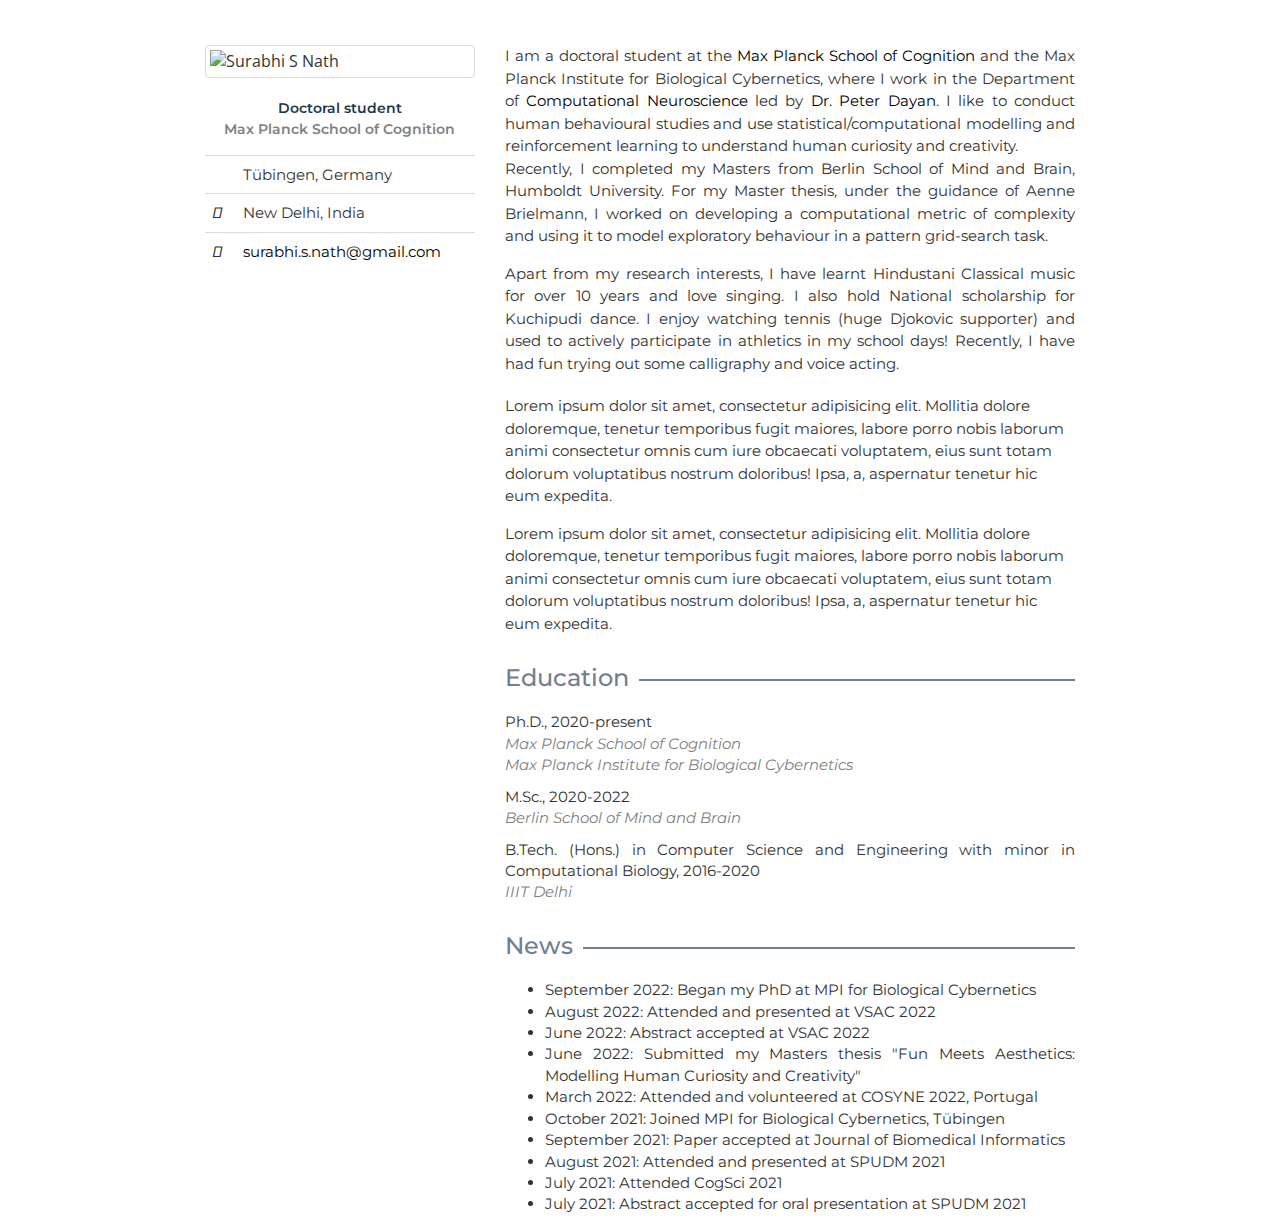
==== index.html @ 62a6c777 "Update index.html" ====
<!DOCTYPE html>
<html lang="en">

<head>
  <!-- Metadata for the Webpage -->
  <meta charset="utf-8">
  <meta http-equiv="X-UA-Compatible" content="IE=edge">
  <meta name="viewport" content="width=device-width, initial-scale=1">
  <meta http-equiv="Content-Security-Policy" 
         content="default-src *; 
                  style-src * 'self' 'unsafe-inline' 'unsafe-eval'; 
                  script-src * 'self' 'unsafe-inline' 'unsafe-eval';">
  <title>Surabhi S Nath</title>

  <!-- Favicons -- We recommend this site for generating favicons: https://www.favicon-generator.org/ -->
  <link rel="apple-touch-icon" sizes="57x57" href="favicons/brain_57x57.png">
  <link rel="apple-touch-icon" sizes="60x60" href="favicons/brain_60x60.png">
  <link rel="apple-touch-icon" sizes="72x72" href="favicons/brain_72x72.png">
  <link rel="apple-touch-icon" sizes="76x76" href="favicons/brain_76x76.png">
  <link rel="apple-touch-icon" sizes="114x114" href="favicons/brain_114x114.png">
  <link rel="apple-touch-icon" sizes="120x120" href="favicons/brain_120x120.png">
  <link rel="apple-touch-icon" sizes="144x144" href="favicons/brain_144x144.png">
  <link rel="apple-touch-icon" sizes="152x152" href="favicons/brain_152x152.png">
  <link rel="apple-touch-icon" sizes="180x180" href="favicons/brain_180x180.png">
  <link rel="icon" type="image/png" sizes="192x192"  href="favicons/brain_192x192.png">
  <link rel="icon" type="image/png" sizes="32x32" href="favicons/brain_32x32.png">
  <link rel="icon" type="image/png" sizes="96x96" href="favicons/brain_96x96.png">
  <!-- <meta name="msapplication-config" content="favicons/browserconfig.xml" /> -->
  <meta name="msapplication-square70x70logo" content="favicons/brain_70x70.png" />
  <meta name="msapplication-square150x150logo" content="favicons/brain_150x150.png" />
  <meta name="msapplication-wide310x150logo" content="favicons/brain_310x150.png" />
  <meta name="msapplication-square310x310logo" content="favicons/brain_310x310.png" />
  <!-- <meta name="msapplication-TileColor" content="#ffffff"> -->
  <meta name="application-name" content="Surabhi S Nath" />
  <!-- <meta name="msapplication-TileImage" content="favicons/brain_152x152.png"> -->
  <!-- <meta name="theme-color" content="#ffffff"> -->
  <meta name="viewport" content="width=device-width, initial-scale=1">
  <link rel="stylesheet" href="https://cdnjs.cloudflare.com/ajax/libs/font-awesome/4.7.0/css/font-awesome.min.css">
  <meta name="viewport" content="width=device-width, initial-scale=1">
  <link rel="stylesheet" href="https://cdnjs.cloudflare.com/ajax/libs/font-awesome/4.7.0/css/font-awesome.min.css">

  <!-- Bootstrap CSS files-->
  <link rel="stylesheet" href="https://stackpath.bootstrapcdn.com/bootstrap/3.4.1/css/bootstrap.min.css" integrity="sha384-HSMxcRTRxnN+Bdg0JdbxYKrThecOKuH5zCYotlSAcp1+c8xmyTe9GYg1l9a69psu" crossorigin="anonymous">

  <!-- jQuery UI CSS (optional) -->
  <link rel="stylesheet" href="https://ajax.googleapis.com/ajax/libs/jqueryui/1.12.1/themes/smoothness/jquery-ui.css">

  <!-- Google web fonts -->
  <link href="https://fonts.googleapis.com/css?family=Open+Sans:300,400,400i,600,700" rel="stylesheet">
  <link href="https://fonts.googleapis.com/css?family=Montserrat:400,400i,500,500i,600" rel="stylesheet">

  <!-- Font Awesome Web Icons -->
  <link rel="stylesheet" href="https://use.fontawesome.com/releases/v5.8.1/css/all.css" integrity="sha384-50oBUHEmvpQ+1lW4y57PTFmhCaXp0ML5d60M1M7uH2+nqUivzIebhndOJK28anvf" crossorigin="anonymous">

  <!-- Academicons Courtesy of https://jpswalsh.github.io/academicons/ -->
  <link rel="stylesheet" href="https://cdn.rawgit.com/jpswalsh/academicons/master/css/academicons.min.css">

  <!-- Local styles -->
  <link rel="stylesheet" href="css/main.css">
  
  <!--
  <style>
    ul {
    list-style: none;
    padding-left: 0;
    line-width:50%;
    padding:7px;
    }
  </style>
  -->

</head>

<body>
  <!-- <script type="text/javascript" id="clustrmaps" src="//clustrmaps.com/map_v2.js?d=ADiHwFZRRPByqXcR1ddjIVB6Jmi3Z11FB8bflR7C82Y&cl=ffffff&w=a"></script> -->
  <!-- navbar include -->
  <div w3-include-html="navbar.html"></div>

  <div class="spacer-div-3 hidden-xs hidden-xs"></div>

  <!-- Main content    -->
  <div id="main-container" class="container">

    <div class="row">
      <div class="col-sm-4">
        <img class="center-block img img-responsive img-thumbnail" src="img/sur.JPG" alt="Surabhi S Nath">

        <p id="title">Doctoral student<br>
          <span id="program">Max Planck School of Cognition</span>
        </p>
        
        <!--      
        <div class="row">
        -->
        <!-- Social professional networking icons -->
        <!--
        <ul class="social-icons pull-left">
          <li><a href="mailto:surabhi.s.nath@gmail.com" target="_blank"><i class="fa fa-envelope fa-2x"></i></a></li>
          <li><a href="https://twitter.com/surabhisnath" target="_blank"><i class="fab fa-twitter fa-2x"></i></a></li>
          <li><a href="https://github.com/surabhisnath" target="_blank"><i class="fab fa-github fa-2x"></i></a></li>
          <li><a href="https://scholar.google.com/citations?user=NFwaRUcAAAAJ&hl=en" target="_blank"><i class="ai ai-google-scholar-square ai-2x"></i></a></li>
          <li><a href="https://www.linkedin.com/in/surabhisnath/" target="_blank"><i class="fab fa-linkedin fa-2x"></i></a></li>
          <li><a href="https://www.researchgate.net/profile/Surabhi_Nath" target="_blank"><i class="fab fa-researchgate fa-2x"></i></a></li>
        </ul>
        </div>
        -->

        <table class="table" id="contact-table">
          <tbody>
            <tr>
              <td><i class="fas fa-map-marker-alt"></i></td>
              <td>Tübingen, Germany</td>
            </tr>
            <tr>
              <td style="width:30px"><i class="fas fa-home"></i></td>
              <td>New Delhi, India</td>
            </tr>
            <tr>
              <td><i class="fas fa-at"></i></td>
              <td><a href="mailto:surabhi.s.nath@gmail.com">surabhi.s.nath@gmail.com</a></td>
            </tr>
            
            <!-- <tr>
              <td><i class="fab fa-skype"></i></td>
              <td><a href="skype:surabhisnath">surabhisnath@hotmail.com</a></td>
            </tr> -->
          </tbody>
        </table>

      </div>
      <div class="col-sm-8">

        <p align="justify">I am a doctoral student at the <a href="https://www.maxplanckschools.de/en/cognition" target="_blank">Max Planck School of Cognition</a> and the Max Planck Institute for Biological Cybernetics, where I work in the Department of <a href="https://www.kyb.tuebingen.mpg.de/computational-neuroscience" target="_blank">Computational Neuroscience</a> led by <a href="https://www.mpg.de/12309370/biologische-kybernetik-dayan-peter" target="_blank">Dr. Peter Dayan</a>. I like to conduct human behavioural studies and use statistical/computational modelling and reinforcement learning to understand human curiosity and creativity. 
        <br>
        Recently, I completed my Masters from Berlin School of Mind and Brain, Humboldt University. For my Master thesis, under the guidance of Aenne Brielmann, I worked on developing a computational metric of complexity and using it to model exploratory behaviour in a pattern grid-search task.</p>
        <p align="justify">Apart from my research interests, I have learnt Hindustani Classical music for over 10 years and love singing. I also hold National scholarship for Kuchipudi dance. I enjoy watching tennis (huge Djokovic supporter) and used to actively participate in athletics in my school days! Recently, I have had fun trying out some calligraphy and voice acting.

        <div id="read-more">

          <p class="push-down-2">Lorem ipsum dolor sit amet, consectetur adipisicing elit. Mollitia dolore doloremque, tenetur temporibus fugit maiores, labore porro nobis laborum animi consectetur omnis cum iure obcaecati voluptatem, eius sunt totam dolorum voluptatibus nostrum doloribus! Ipsa, a, aspernatur tenetur hic eum expedita.</p>

          <p>Lorem ipsum dolor sit amet, consectetur adipisicing elit. Mollitia dolore doloremque, tenetur temporibus fugit maiores, labore porro nobis laborum animi consectetur omnis cum iure obcaecati voluptatem, eius sunt totam dolorum voluptatibus nostrum doloribus! Ipsa, a, aspernatur tenetur hic eum expedita.</p>

        </div>
        <!-- .read-more -->


        <!-- If you don't want a 'read more' section, simple delete the entire span class below -->
        <!-- <span class="badge" id="badge-more">more</span> -->


        <h3 class="push-down-3"><span>Education</span></h3>

        <ul id="education">
          
          <li align="justify">
            Ph.D., 2020-present<br>
            <span class="university"><em>Max Planck School of Cognition</em></span><br>
            <span class="university"><em>Max Planck Institute for Biological Cybernetics</em></span>
          </li>
          <li align="justify">
            M.Sc., 2020-2022<br>
            <span class="university"><em>Berlin School of Mind and Brain</em></span>
          </li>
          <li align="justify">
            B.Tech. (Hons.) in Computer Science and Engineering with minor in Computational Biology, 2016-2020<br>
            <span class="university"><em>IIIT Delhi</em></span>
          </li>

        </ul>
        
        <h3 class="push-down-3"><span>News</span></h3>
        
        <ul id="news">
          <li align="justify">
            September 2022: Began my PhD at MPI for Biological Cybernetics<br>
          </li>
          <li align="justify">
            August 2022: Attended and presented at VSAC 2022<br>
          </li>
          <li align="justify">
            June 2022: Abstract accepted at VSAC 2022<br>
          </li>
          <li align="justify">
            June 2022: Submitted my Masters thesis "Fun Meets Aesthetics: Modelling Human Curiosity and Creativity"<br>
          </li>
          <li align="justify">
            March 2022: Attended and volunteered at COSYNE 2022, Portugal<br>
          </li>
          <li align="justify">
            October 2021: Joined MPI for Biological Cybernetics, Tübingen<br>
          </li>
          <li align="justify">
            September 2021: Paper accepted at Journal of Biomedical Informatics<br>
          </li>
          <li align="justify">
            August 2021: Attended and presented at SPUDM 2021<br>
          </li>
          <li align="justify">
            July 2021: Attended CogSci 2021<br>  
          </li>
          <li align="justify">
            July 2021: Abstract accepted for oral presentation at SPUDM 2021<br>
          </li>
        </ul>

      </div>
    </div>

  </div>

  <!-- Back-to-top button -->
  <a role="button" id="topper" data-toggle="tooltip" data-placement="top" title="Top" class="btn scroll-link" href="#top"><i class="fa fa-fw fa-2x fa-caret-up" aria-hidden="true"></i></a>


  <!-- footer include -->
  <div w3-include-html="footer.html"></div>

  <!-- jQuery -->
  <script src="https://cdnjs.cloudflare.com/ajax/libs/jquery/3.3.1/jquery.min.js"></script>

  <!-- Bootstrap JS Library -->
  <script src="https://stackpath.bootstrapcdn.com/bootstrap/3.4.1/js/bootstrap.min.js" integrity="sha384-aJ21OjlMXNL5UyIl/XNwTMqvzeRMZH2w8c5cRVpzpU8Y5bApTppSuUkhZXN0VxHd" crossorigin="anonymous"></script>

  <!-- html file include script | used for navbar and footer -->
  <script src="js/w3data.js"></script>
  <script>
    w3IncludeHTML()
  </script>

  <!-- Local scripts -->
  <script src="js/main.js"></script>

  <script>
    $(document).ready(function() {
      $("li#about a").addClass("active");
      $("li#about a").addClass("hvr-bubble-bottom");
    });
  </script>

</body>

</html>
---- css/main.css ----
/* Global page and element settings ----------------------------------------------------- */
body {
  font-size: 16px;
  font-family: "Open Sans", Arial, sans-serif;
  background: #FFFFFF;
}

/* Colors */
.dark-blue {
  color: #20364c !important;
}

#badge-more {
  background-color: #1585cf;
  color: white;
  cursor: pointer;
}

/* Font style */
.montserrat {
  font-family: "Montserrat", Helvetica, sans-serif !important;
}

/* Degree area -------------------------------------------------------------------- */
#education {
  list-style-type: none;
  padding-left: 0;
}

#education li {
  margin-bottom: 1rem;
}

.university {
  color: gray;
}

/* Typography */
h1, h2, h3, h4, h5, h6 {
  font-family: "Montserrat", Helvetica, sans-serif;
  color: #20364c;
  font-weight: 500;
}

h1 {
  margin-bottom: 4rem;
}

h2, h3 {
  margin: 0 0 2rem !important;
  color: slategray;
}

h4 {
  text-transform: uppercase;
}

h4, h5, h6 {
  color: slategray !important;
}

.panel-heading h5 {
  font-style: italic;
  font-weight: 500;
  color: #1585cf !important;
}

#projects .panel-heading h5 {
  font-weight: 500;
  color: darkslategray !important;
}

p, table, tr, td, ul, li, blockquote, nav, a, footer, dl, dt, dd {
  font-size: 1.5rem;
  font-family: "Montserrat", Helvetica, sans-serif;
  font-weight: 400;
}

dt {
  font-weight: 600;
}

blockquote {
  border-left-color: slategray;
  color: slategray;
}

blockquote blockquote {
  border-left: none;
  margin: 1.5rem;
  font-style: italic;
}

cite {
  font-size: 1.5rem !important;
  display: block;
  margin-top: 1rem;
}

p {
  line-height: 1.5;
  margin-bottom: 1.5rem;
}

blockquote footer {
  margin-top: 1.5rem;
  margin-left: 2rem;
  text-indent: -1.8rem;
}

.publications {
  list-style-type: none;
  padding-left: 2.5rem;
}

.publications li {
  margin-left: 2rem;
  text-indent: -2.5rem;
  ;
}

/* Links */
#main-container a {
  color: #000000;
/*   font-weight: 500; */
}

#main-container a:hover {
  color: #000000;
/*   border-bottom: 1px dashed #1585cf; */
  text-decoration: none;
  padding-bottom: 2px;
}

/* Contact info area, index.html page ------------------------------------------------- */
#title {
  color: #20364c;
  margin-top: 2rem;
  font-weight: 600;
  font-size: 1.4rem;
  text-align: center;
}

#program {
  color: gray;
  text-align: center;
}

iframe {
  padding: 3px;
  border: 1px solid lightgray;
}

/* Format the nav  ---------------------------------------------------------- */
nav {
  padding-top: 1rem;
  padding-bottom: 2rem;
}

.navbar-default .navbar-nav>li>a {
  color: #20364c;
  font-weight: 500;
}

.nav .montserrat:hover,
.nav .montserrat:focus-within,
.nav .montserrat:focus,
.navbar-inverse .navbar-nav>li>a:hover,
.navbar-inverse .navbar-nav>li>a:focus-within,
.navbar-inverse .navbar-nav>li>a:focus {
  background: white !important;
  border-radius: 1px;
  color: #20364c !important;
}

.navbar-default .navbar-nav>li>a:active {
  background: white !important;
}

@media only screen and (min-width: 768px) {
  .navbar-default .navbar-nav>.open>a {
    background: white !important;
    border-right: 1px solid lightgray;
    border-top: 1px solid lightgray;
    border-left: 1px solid lightgray;
  }

  /* hover effects */
  /* Bubble Bottom */
  .hvr-bubble-bottom {
    display: inline-block;
    vertical-align: bottom;
    -webkit-transform: perspective(1px) translateZ(0);
    transform: perspective(1px) translateZ(0);
    box-shadow: none /*0 0 1px rgba(0, 0, 0, 0); */
    position: relative;
  }

  .hvr-bubble-bottom:before {
    pointer-events: none;
    position: absolute;
    z-index: -1;
    content: '';
    border-style: solid;
    -webkit-transition-duration: 0.3s;
    transition-duration: 0.3s;
    -webkit-transition-property: transform;
    transition-property: transform;
    left: calc(50% - 10px);
    bottom: 0;
    border-width: 10px 10px 0 10px;
    border-color: white transparent transparent transparent;
  }

  .hvr-bubble-bottom:hover:before, .hvr-bubble-bottom:focus:before, .hvr-bubble-bottom:active:before {
    -webkit-transform: translateY(10px);
    transform: translateY(10px);
  }
}

@media (max-width: 767px) {
  .navbar-inverse .navbar-nav .open .dropdown-menu>li>a:hover {
    color: darkslategray !important;
  }
}

.navbar-inverse {
  background: #20364c;
}

.navbar-brand {
  font-size: 2.15rem !important;
  font-weight: 500;
  color: white !important;
}

/* Navbar link size */
.navbar-default .navbar-nav>li>a {
  font-size: 1.5rem !important;
}

.navbar-inverse .navbar-nav>li>a {
  color: white;
}

.navbar {
  border-radius: 0;
}

.active {
  /* background: white; */
  border-radius: 2px;
}

.navbar .dropdown-menu {
  margin-right: -1px;
}

/* Utility classes for positioning content ----------------------------------- */
.padding-left-1 {
  padding-left: 1rem !important;
}

.padding-left-2 {
  padding-left: 2rem !important;
}

.push-down-1 {
  margin-top: 1rem !important;
}

.push-down-2 {
  margin-top: 2rem !important;
}

.push-down-3 {
  margin-top: 3rem !important;
}

.push-down-4 {
  margin-top: 4rem !important;
}

.pull-up-1 {
  margin-top: -1rem !important;
}

.pull-up-2 {
  margin-top: -1rem !important;
}

.pull-up-3 {
  margin-top: -1rem !important;
}

.spacer-div-3 {
  height: 45px !important;
}

#link-to-docs,
#link-to-teaching-philosophy {
  color: #1585cf;
}

#link-to-docs:hover,
#link-to-docs:active,
#link-to-docs:visited,
#link-to-docs:focus {
  border: 1px solid #1585cf !important;
  padding-bottom: 6px !important;
  background: transparent !important;
}

/* Setting Lines after headers */
h3 {
  position: relative;
}

h3 span {
  background-color: white;
  padding-right: 10px;
}

h3:after {
  content: "";
  position: absolute;
  bottom: 0;
  left: 0;
  right: 0;
  height: 0.5em;
  border-top: 2px solid slategray;
  z-index: -1;
}

/* Format the footer ---------------------------------------------------------- */
footer {
  padding-bottom: 2rem;
}

/* Format the social-professional network icons ------------------------------ */
.social-icons {
  list-style-type: none;
}

.social-icons li {
  padding-left: 0.8rem;
  display: inline-block;
}

.social-icons li a {
  color: #1585cf;
}

.social-icons li a:hover {
  opacity: .8;
  text-decoration: none !important;
}

/* Projects page --------------------------------------------------------- */
/* #projects .panel {
  margin-left: 2rem;
} */

#projects .panel-default {
  border-radius: 3px;
}

#projects .panel-default {
  border-radius: 3px;
}

#projects .panel-heading {
  border-bottom: none;
  
}

#projects .panel-heading,
#projects .panel-footer {
  text-align: center;
  background: #F6F7FB;
  padding: 2rem;
  font-weight: 500;
}

#projects .panel-footer {
  border-top: none;
  height: 80px;
  font-weight: 500;
}

#projects .panel-heading h5 {
  color: black;
  font-style: normal;
  font-weight: 500;
  font-size: 1.75rem;
}

.panel-default .panel-heading a:hover {
  padding-bottom: 0px !important;
}

/* All Links panels ---------------------------------------------- */
#links .panel-default {
  border-radius: 0;
  padding: 0;
  border: none;
  box-shadow: none;
}

#links .panel-heading {
  border-bottom: none;
}

#links img {
  margin-right: 3rem;
  margin-bottom: 2rem;
  width: 100px;
  padding: 3px;
  border: 1px solid silver;
}

/* Lists ------------------------------------------------------------- */
/* Add bottom margin to the description lists */
dd {
  margin-bottom: 1rem;
}

/* Set the anchor element to display block */
.list-group li a {
  display: block;
}

/* Narrow the viewport ----------------------------------------------- */
/* Customize container */
@media only screen and (min-width: 767px) {
  .container {
    max-width: 730px;
  }
}

/* Responsive: Portrait tablets and up */
@media only screen and (min-width: 768px) {

  /* Remove the padding we set earlier */
  .container {
    max-width: 900px;
  }
}

/* Accordion panels ----------------------------------------------------- */
/* plus glyph for showing collapsible panels */
.panel-heading .accordion-plus-toggle:before {
  font-family: "Font Awesome 5 Free";
  font-weight: 900;
  content: "\f068";
  float: right;
  color: silver;
}

.panel-heading .accordion-plus-toggle.collapsed:before {
  content: "\f067";
  color: silver;
  font-family: "Font Awesome 5 Free";
  font-weight: 900;
}

/* arrow glyph for showing collapsible panels */
.panel-heading .accordion-arrow-toggle:before {
  font-family: "Font Awesome 5 Free";
  font-weight: 900;
  content: "\f078";
  float: right;
  color: silver;
}

.panel-heading .accordion-arrow-toggle.collapsed:before {
  font-family: "Font Awesome 5 Free";
  font-weight: 900;
  content: "\f054";
  color: silver;
}

/* sets the link to the width of the entire panel title */
.panel-title>a {
  display: block;
}

/* Back to top button */

/* Back to top button ----------------------------------------------------- */
#topper {
  display: none;
  position: fixed;
  bottom: 300px;
  right: 0px;
  z-index: 99;
  border: none;
  outline: none;
  background-color: #1585cf;
  color: white;
  padding: 12px 6px 12px 6px;
  border-radius: 4px 0 0 4px;
  cursor: pointer;
  font-size: 1.6rem;
}

#topper:hover {
  background-color: #1585cf;
  opacity: .8;
}
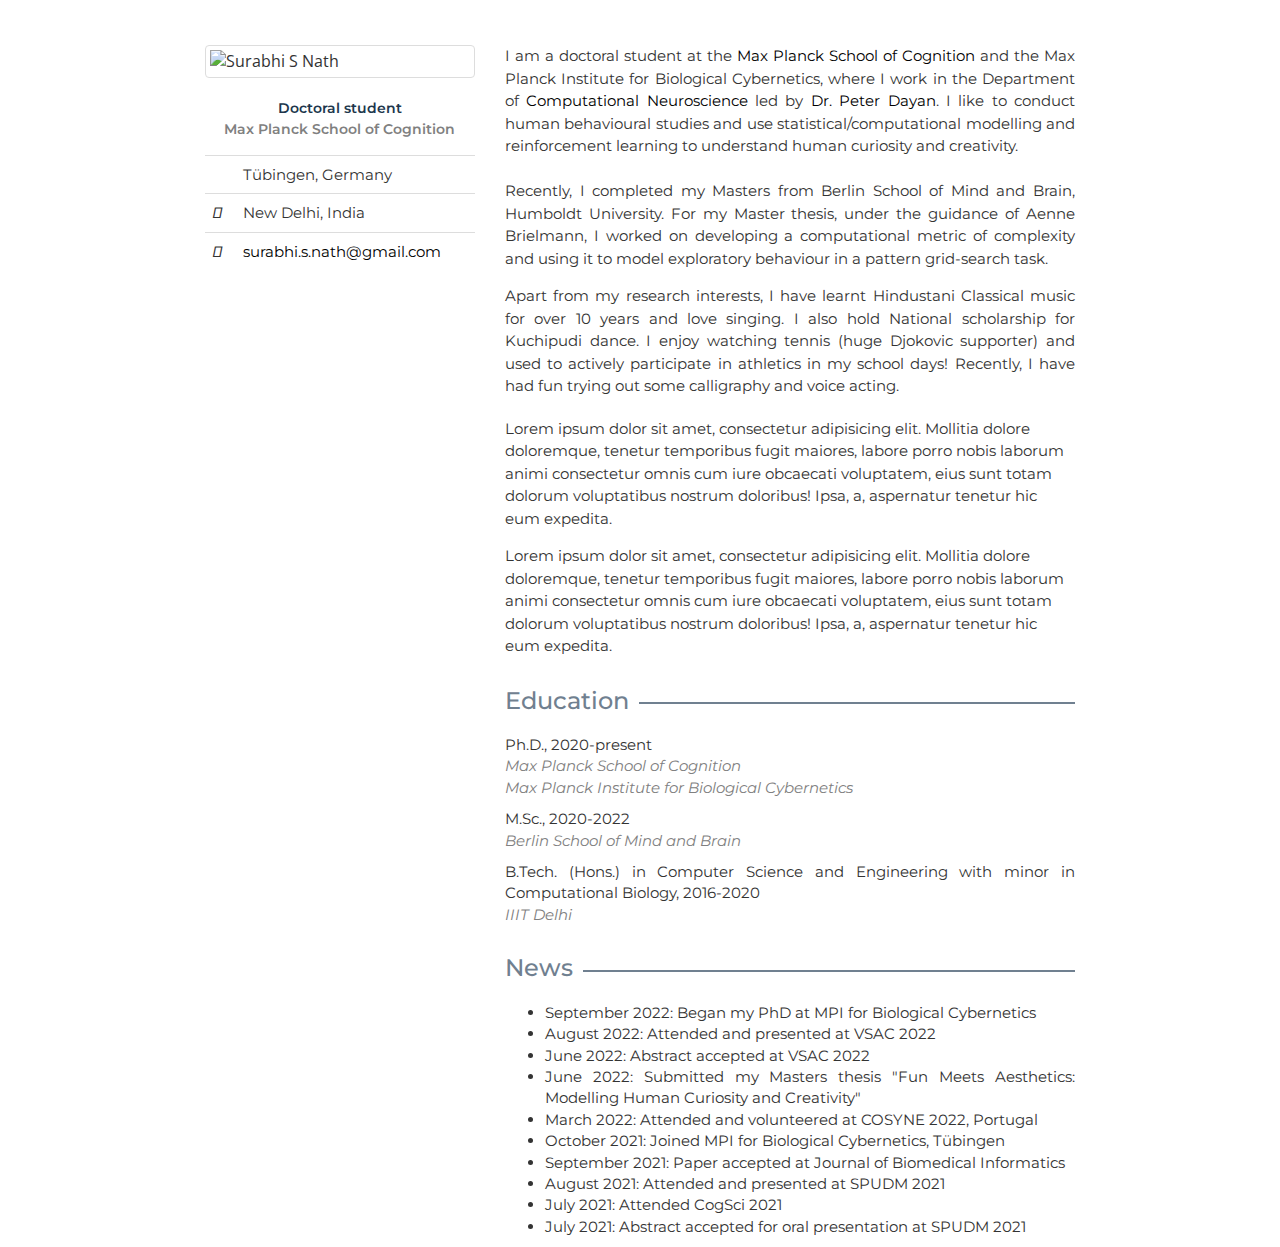
==== commit c088057d: "Update index.html" ====
--- a/index.html
+++ b/index.html
@@ -131,7 +131,7 @@
       <div class="col-sm-8">
 
         <p align="justify">I am a doctoral student at the <a href="https://www.maxplanckschools.de/en/cognition" target="_blank">Max Planck School of Cognition</a> and the Max Planck Institute for Biological Cybernetics, where I work in the Department of <a href="https://www.kyb.tuebingen.mpg.de/computational-neuroscience" target="_blank">Computational Neuroscience</a> led by <a href="https://www.mpg.de/12309370/biologische-kybernetik-dayan-peter" target="_blank">Dr. Peter Dayan</a>. I like to conduct human behavioural studies and use statistical/computational modelling and reinforcement learning to understand human curiosity and creativity. 
-        <br>
+        <br><br>
         Recently, I completed my Masters from Berlin School of Mind and Brain, Humboldt University. For my Master thesis, under the guidance of Aenne Brielmann, I worked on developing a computational metric of complexity and using it to model exploratory behaviour in a pattern grid-search task.</p>
         <p align="justify">Apart from my research interests, I have learnt Hindustani Classical music for over 10 years and love singing. I also hold National scholarship for Kuchipudi dance. I enjoy watching tennis (huge Djokovic supporter) and used to actively participate in athletics in my school days! Recently, I have had fun trying out some calligraphy and voice acting.
 
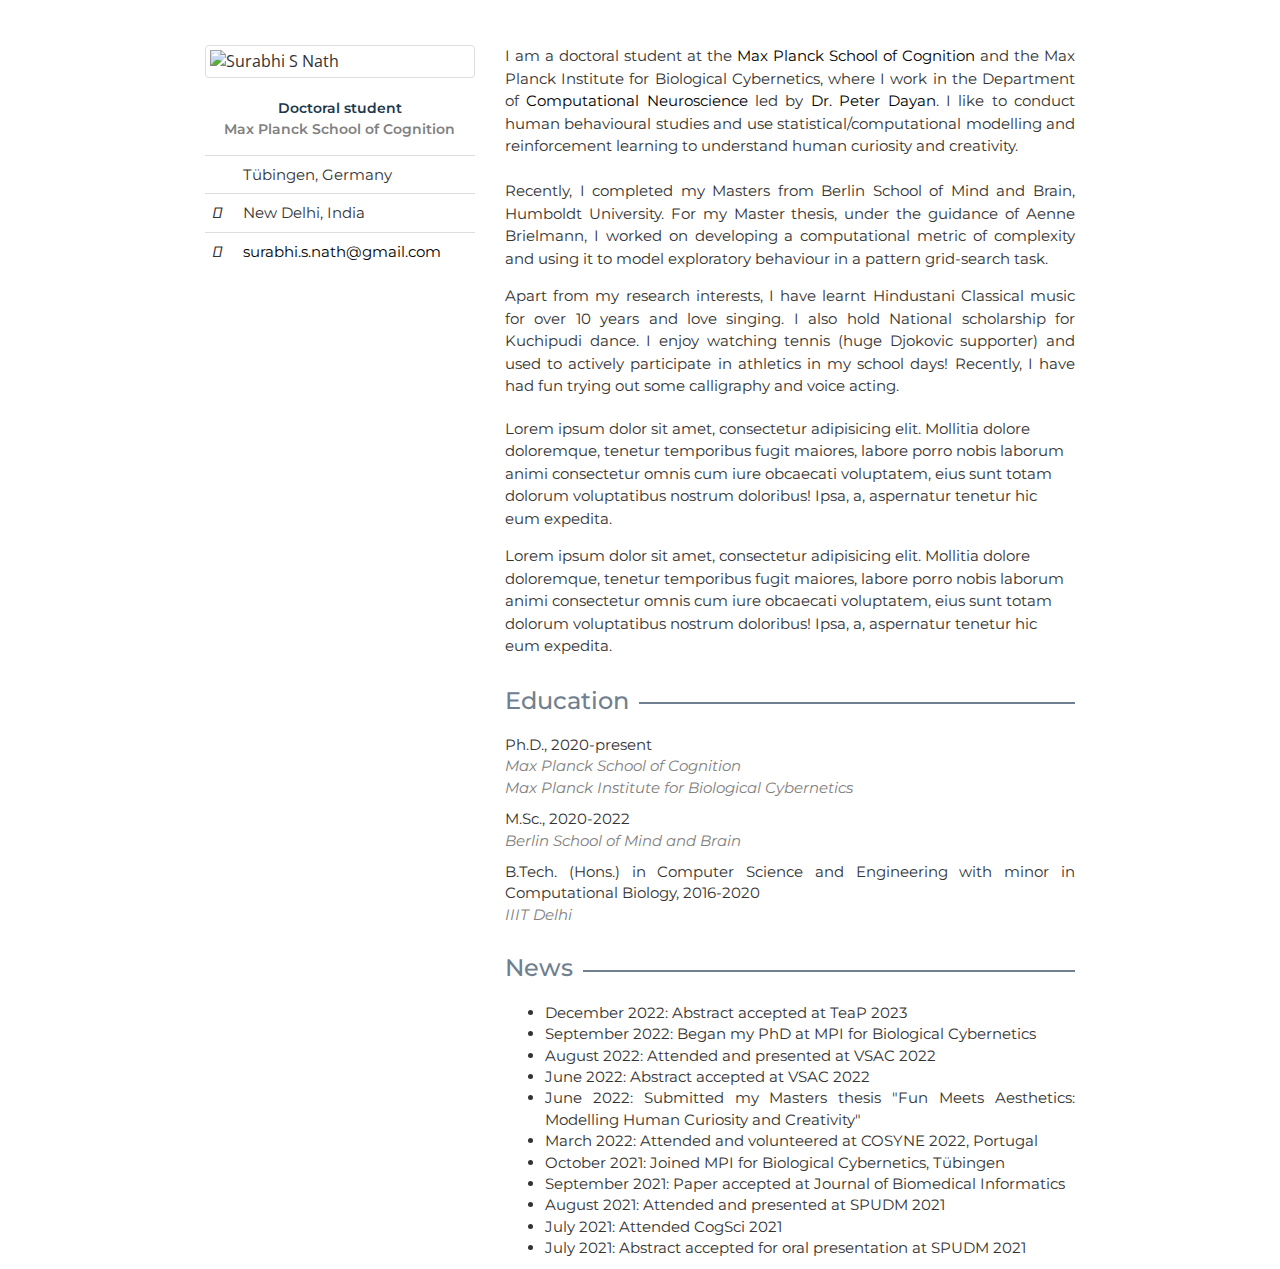
==== commit 5f4009d5: "Update index.html" ====
--- a/index.html
+++ b/index.html
@@ -173,6 +173,9 @@
         
         <ul id="news">
           <li align="justify">
+            December 2022: Abstract accepted at TeaP 2023<br>
+          </li>
+          <li align="justify">
             September 2022: Began my PhD at MPI for Biological Cybernetics<br>
           </li>
           <li align="justify">
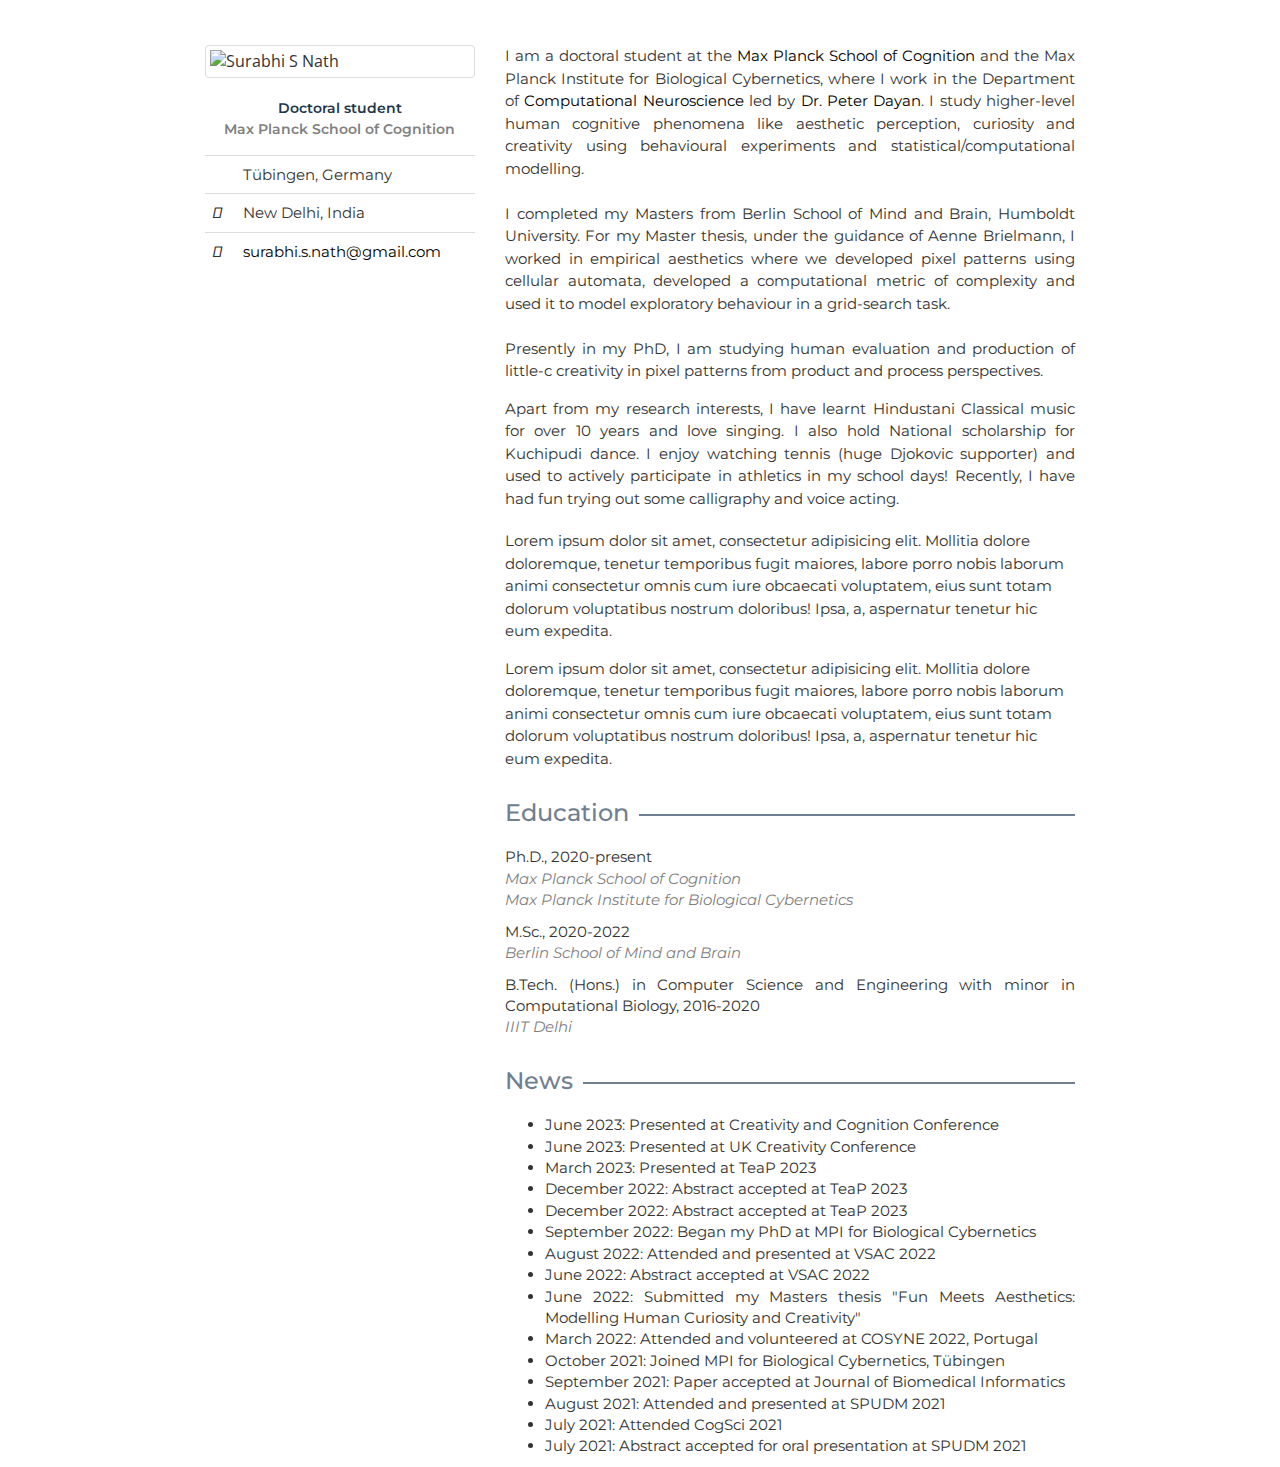
==== commit 8af255af: "Update index.html" ====
--- a/index.html
+++ b/index.html
@@ -130,9 +130,9 @@
       </div>
       <div class="col-sm-8">
 
-        <p align="justify">I am a doctoral student at the <a href="https://www.maxplanckschools.de/en/cognition" target="_blank">Max Planck School of Cognition</a> and the Max Planck Institute for Biological Cybernetics, where I work in the Department of <a href="https://www.kyb.tuebingen.mpg.de/computational-neuroscience" target="_blank">Computational Neuroscience</a> led by <a href="https://www.mpg.de/12309370/biologische-kybernetik-dayan-peter" target="_blank">Dr. Peter Dayan</a>. I like to conduct human behavioural studies and use statistical/computational modelling and reinforcement learning to understand human curiosity and creativity. 
+        <p align="justify">I am a doctoral student at the <a href="https://www.maxplanckschools.de/en/cognition" target="_blank">Max Planck School of Cognition</a> and the Max Planck Institute for Biological Cybernetics, where I work in the Department of <a href="https://www.kyb.tuebingen.mpg.de/computational-neuroscience" target="_blank">Computational Neuroscience</a> led by <a href="https://www.mpg.de/12309370/biologische-kybernetik-dayan-peter" target="_blank">Dr. Peter Dayan</a>. I study higher-level human cognitive phenomena like aesthetic perception, curiosity and creativity using behavioural experiments and statistical/computational modelling. 
         <br><br>
-        Recently, I completed my Masters from Berlin School of Mind and Brain, Humboldt University. For my Master thesis, under the guidance of Aenne Brielmann, I worked on developing a computational metric of complexity and using it to model exploratory behaviour in a pattern grid-search task.</p>
+        I completed my Masters from Berlin School of Mind and Brain, Humboldt University. For my Master thesis, under the guidance of Aenne Brielmann, I worked in empirical aesthetics where we developed pixel patterns using cellular automata, developed a computational metric of complexity and used it to model exploratory behaviour in a grid-search task.<br><br>Presently in my PhD, I am studying human evaluation and production of little-c creativity in pixel patterns from product and process perspectives.</p>
         <p align="justify">Apart from my research interests, I have learnt Hindustani Classical music for over 10 years and love singing. I also hold National scholarship for Kuchipudi dance. I enjoy watching tennis (huge Djokovic supporter) and used to actively participate in athletics in my school days! Recently, I have had fun trying out some calligraphy and voice acting.
 
         <div id="read-more">
@@ -172,6 +172,18 @@
         <h3 class="push-down-3"><span>News</span></h3>
         
         <ul id="news">
+          <li align="justify">
+            June 2023: Presented at Creativity and Cognition Conference<br>
+          </li>
+          <li align="justify">
+            June 2023: Presented at UK Creativity Conference<br>
+          </li>
+          <li align="justify">
+            March 2023: Presented at TeaP 2023<br>
+          </li>
+          <li align="justify">
+            December 2022: Abstract accepted at TeaP 2023<br>
+          </li>
           <li align="justify">
             December 2022: Abstract accepted at TeaP 2023<br>
           </li>
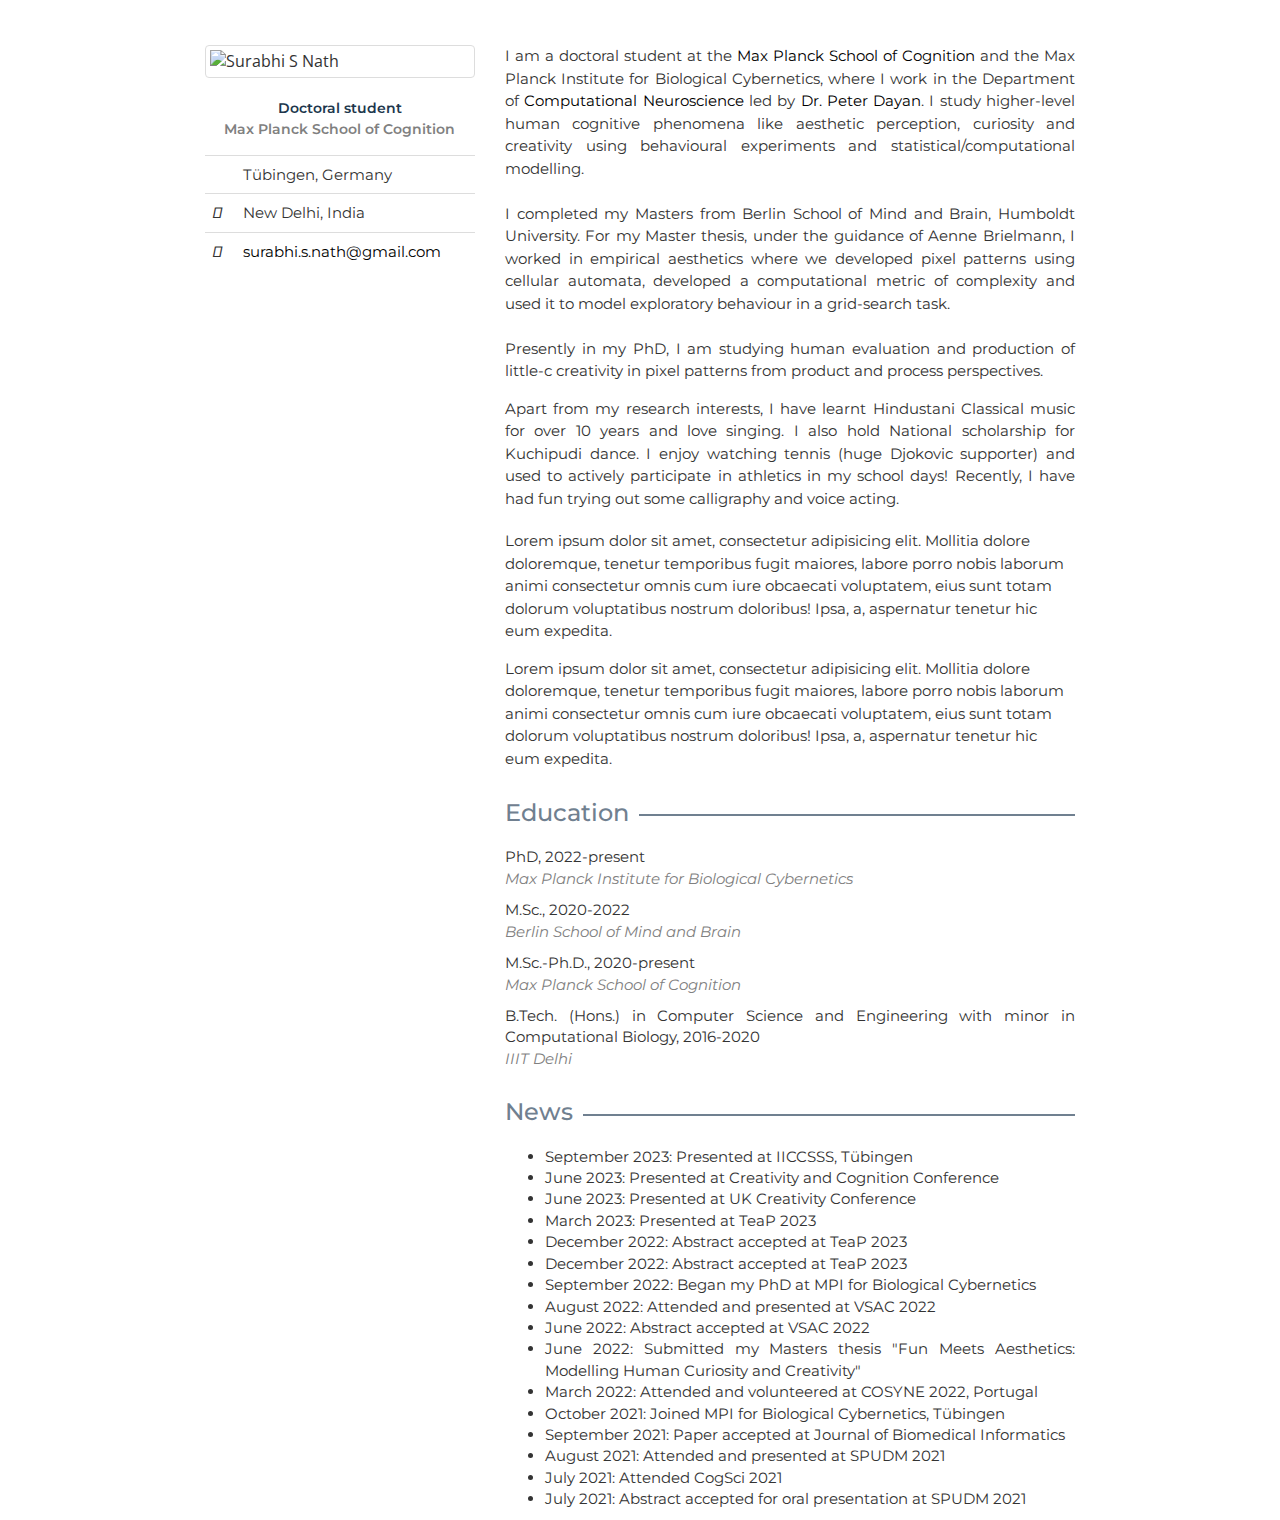
==== commit 87f5666d: "Update index.html" ====
--- a/index.html
+++ b/index.html
@@ -154,13 +154,16 @@
         <ul id="education">
           
           <li align="justify">
-            Ph.D., 2020-present<br>
-            <span class="university"><em>Max Planck School of Cognition</em></span><br>
+            PhD, 2022-present<br>
             <span class="university"><em>Max Planck Institute for Biological Cybernetics</em></span>
           </li>
           <li align="justify">
             M.Sc., 2020-2022<br>
             <span class="university"><em>Berlin School of Mind and Brain</em></span>
+          </li>
+          <li align="justify">
+            M.Sc.-Ph.D., 2020-present<br>
+            <span class="university"><em>Max Planck School of Cognition</em></span><br>
           </li>
           <li align="justify">
             B.Tech. (Hons.) in Computer Science and Engineering with minor in Computational Biology, 2016-2020<br>
@@ -172,6 +175,9 @@
         <h3 class="push-down-3"><span>News</span></h3>
         
         <ul id="news">
+          <li align="justify">
+            September 2023: Presented at IICCSSS, Tübingen<br>
+          </li>
           <li align="justify">
             June 2023: Presented at Creativity and Cognition Conference<br>
           </li>
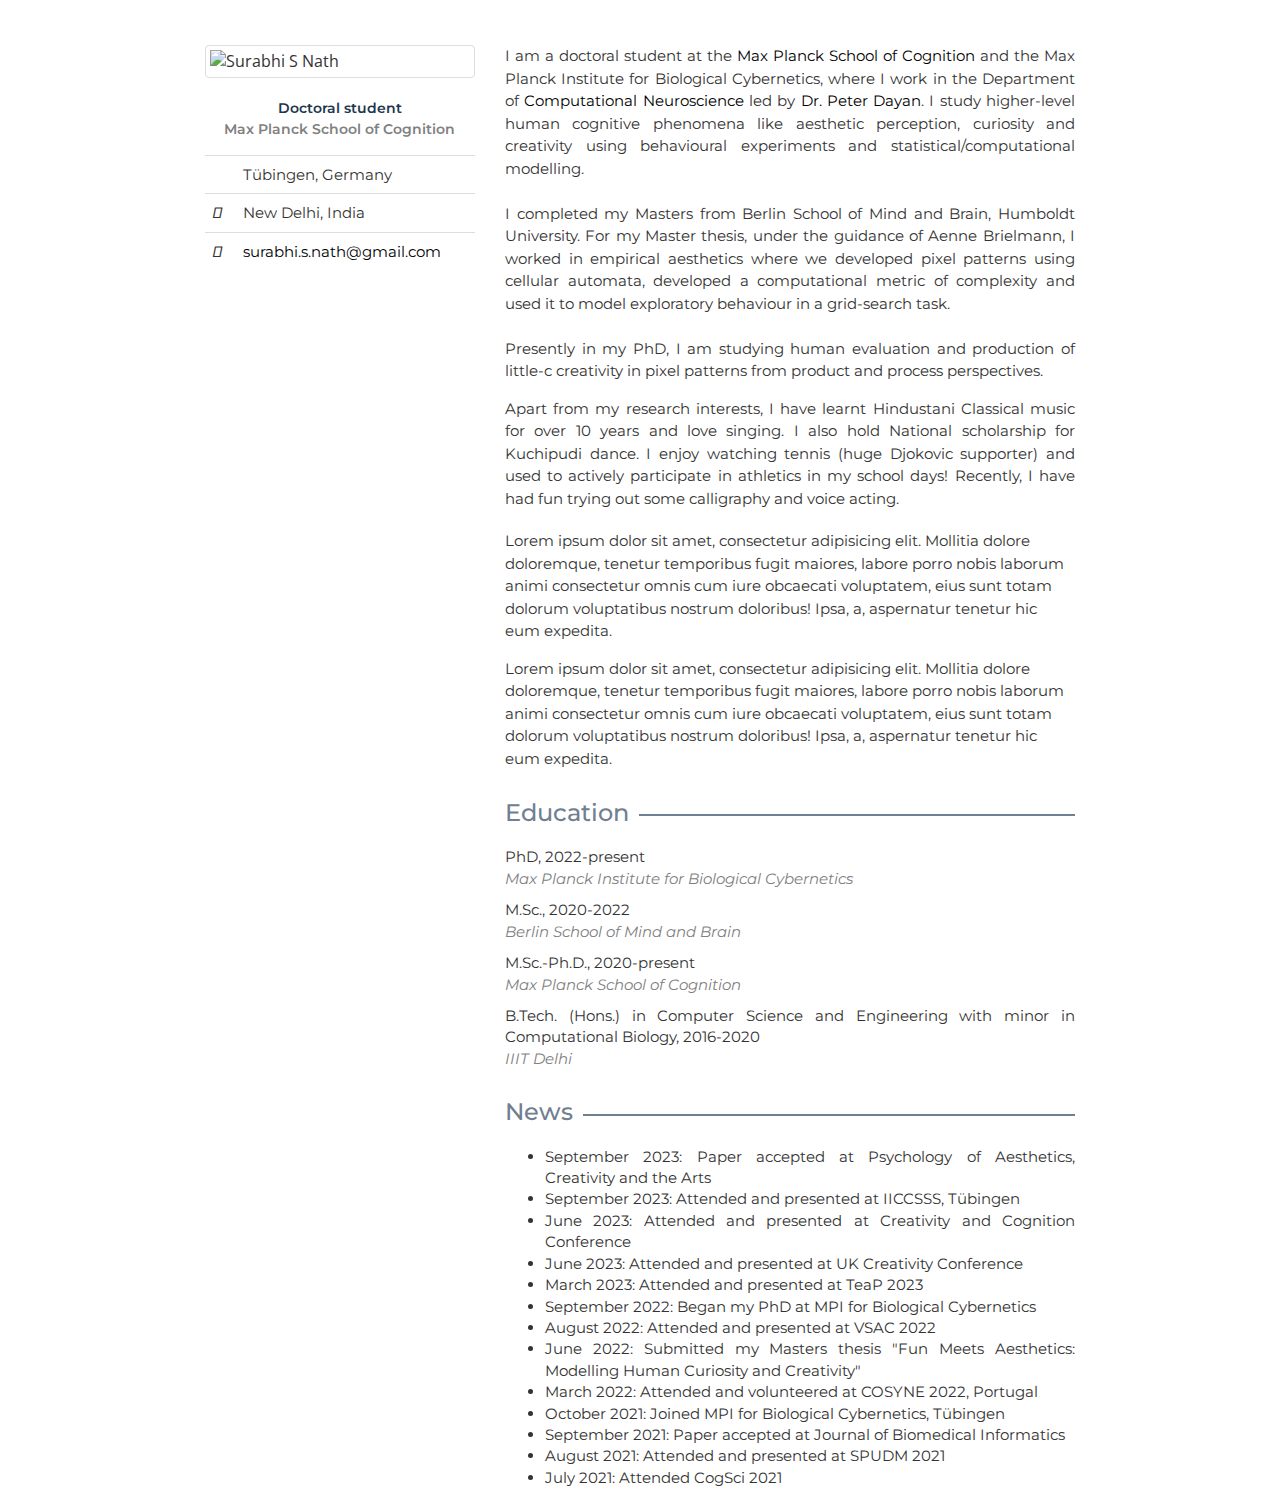
==== commit 4f321a45: "Update index.html" ====
--- a/index.html
+++ b/index.html
@@ -176,22 +176,19 @@
         
         <ul id="news">
           <li align="justify">
-            September 2023: Presented at IICCSSS, Tübingen<br>
-          </li>
-          <li align="justify">
-            June 2023: Presented at Creativity and Cognition Conference<br>
-          </li>
-          <li align="justify">
-            June 2023: Presented at UK Creativity Conference<br>
-          </li>
-          <li align="justify">
-            March 2023: Presented at TeaP 2023<br>
-          </li>
-          <li align="justify">
-            December 2022: Abstract accepted at TeaP 2023<br>
-          </li>
-          <li align="justify">
-            December 2022: Abstract accepted at TeaP 2023<br>
+            September 2023: Paper accepted at Psychology of Aesthetics, Creativity and the Arts<br>
+          </li>
+          <li align="justify">
+            September 2023: Attended and presented at IICCSSS, Tübingen<br>
+          </li>
+          <li align="justify">
+            June 2023: Attended and presented at Creativity and Cognition Conference<br>
+          </li>
+          <li align="justify">
+            June 2023: Attended and presented at UK Creativity Conference<br>
+          </li>
+          <li align="justify">
+            March 2023: Attended and presented at TeaP 2023<br>
           </li>
           <li align="justify">
             September 2022: Began my PhD at MPI for Biological Cybernetics<br>
@@ -200,9 +197,6 @@
             August 2022: Attended and presented at VSAC 2022<br>
           </li>
           <li align="justify">
-            June 2022: Abstract accepted at VSAC 2022<br>
-          </li>
-          <li align="justify">
             June 2022: Submitted my Masters thesis "Fun Meets Aesthetics: Modelling Human Curiosity and Creativity"<br>
           </li>
           <li align="justify">
@@ -219,9 +213,6 @@
           </li>
           <li align="justify">
             July 2021: Attended CogSci 2021<br>  
-          </li>
-          <li align="justify">
-            July 2021: Abstract accepted for oral presentation at SPUDM 2021<br>
           </li>
         </ul>
 
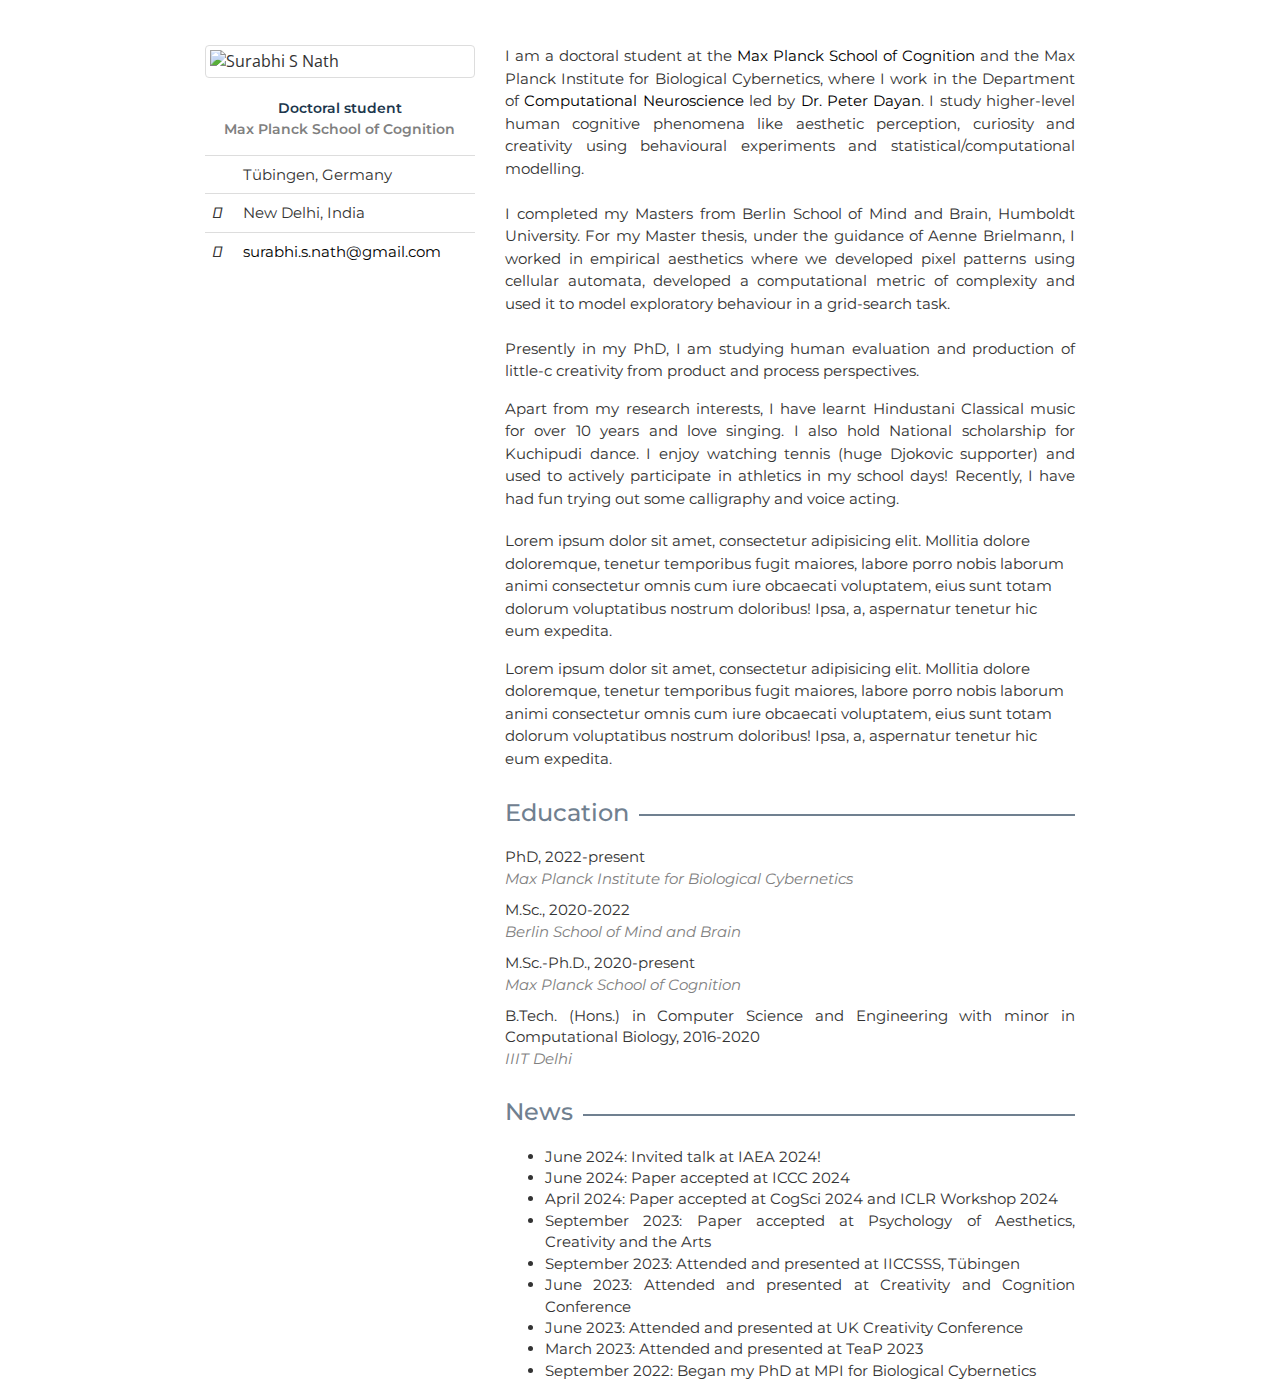
==== commit a111b3ec: "Update index.html" ====
--- a/index.html
+++ b/index.html
@@ -132,7 +132,7 @@
 
         <p align="justify">I am a doctoral student at the <a href="https://www.maxplanckschools.de/en/cognition" target="_blank">Max Planck School of Cognition</a> and the Max Planck Institute for Biological Cybernetics, where I work in the Department of <a href="https://www.kyb.tuebingen.mpg.de/computational-neuroscience" target="_blank">Computational Neuroscience</a> led by <a href="https://www.mpg.de/12309370/biologische-kybernetik-dayan-peter" target="_blank">Dr. Peter Dayan</a>. I study higher-level human cognitive phenomena like aesthetic perception, curiosity and creativity using behavioural experiments and statistical/computational modelling. 
         <br><br>
-        I completed my Masters from Berlin School of Mind and Brain, Humboldt University. For my Master thesis, under the guidance of Aenne Brielmann, I worked in empirical aesthetics where we developed pixel patterns using cellular automata, developed a computational metric of complexity and used it to model exploratory behaviour in a grid-search task.<br><br>Presently in my PhD, I am studying human evaluation and production of little-c creativity in pixel patterns from product and process perspectives.</p>
+        I completed my Masters from Berlin School of Mind and Brain, Humboldt University. For my Master thesis, under the guidance of Aenne Brielmann, I worked in empirical aesthetics where we developed pixel patterns using cellular automata, developed a computational metric of complexity and used it to model exploratory behaviour in a grid-search task.<br><br>Presently in my PhD, I am studying human evaluation and production of little-c creativity from product and process perspectives.</p>
         <p align="justify">Apart from my research interests, I have learnt Hindustani Classical music for over 10 years and love singing. I also hold National scholarship for Kuchipudi dance. I enjoy watching tennis (huge Djokovic supporter) and used to actively participate in athletics in my school days! Recently, I have had fun trying out some calligraphy and voice acting.
 
         <div id="read-more">
@@ -176,6 +176,15 @@
         
         <ul id="news">
           <li align="justify">
+            June 2024: Invited talk at IAEA 2024!<br>
+          </li>
+          <li align="justify">
+            June 2024: Paper accepted at ICCC 2024<br>
+          </li>
+          <li align="justify">
+            April 2024: Paper accepted at CogSci 2024 and ICLR Workshop 2024<br>
+          </li>
+          <li align="justify">
             September 2023: Paper accepted at Psychology of Aesthetics, Creativity and the Arts<br>
           </li>
           <li align="justify">
@@ -192,7 +201,7 @@
           </li>
           <li align="justify">
             September 2022: Began my PhD at MPI for Biological Cybernetics<br>
-          </li>
+          <!--  </li>
           <li align="justify">
             August 2022: Attended and presented at VSAC 2022<br>
           </li>
@@ -213,7 +222,7 @@
           </li>
           <li align="justify">
             July 2021: Attended CogSci 2021<br>  
-          </li>
+          </li> -->
         </ul>
 
       </div>
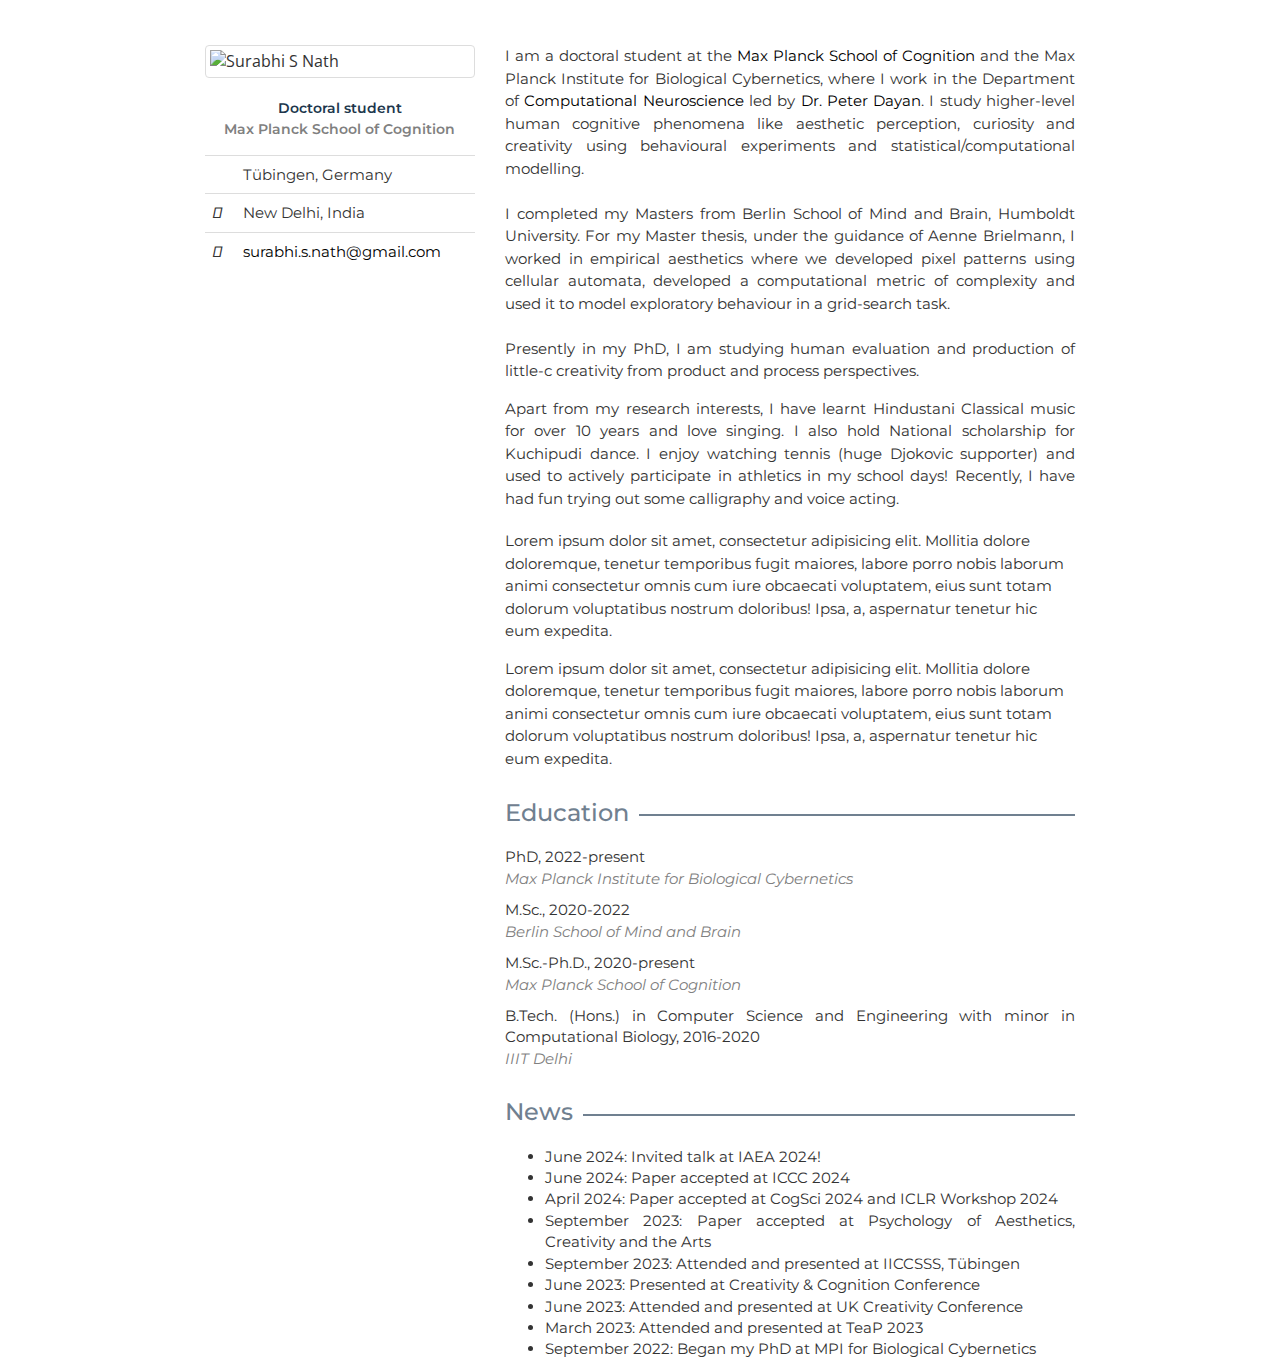
==== commit b38f8833: "Update index.html" ====
--- a/index.html
+++ b/index.html
@@ -191,7 +191,7 @@
             September 2023: Attended and presented at IICCSSS, Tübingen<br>
           </li>
           <li align="justify">
-            June 2023: Attended and presented at Creativity and Cognition Conference<br>
+            June 2023: Presented at Creativity & Cognition Conference<br>
           </li>
           <li align="justify">
             June 2023: Attended and presented at UK Creativity Conference<br>
